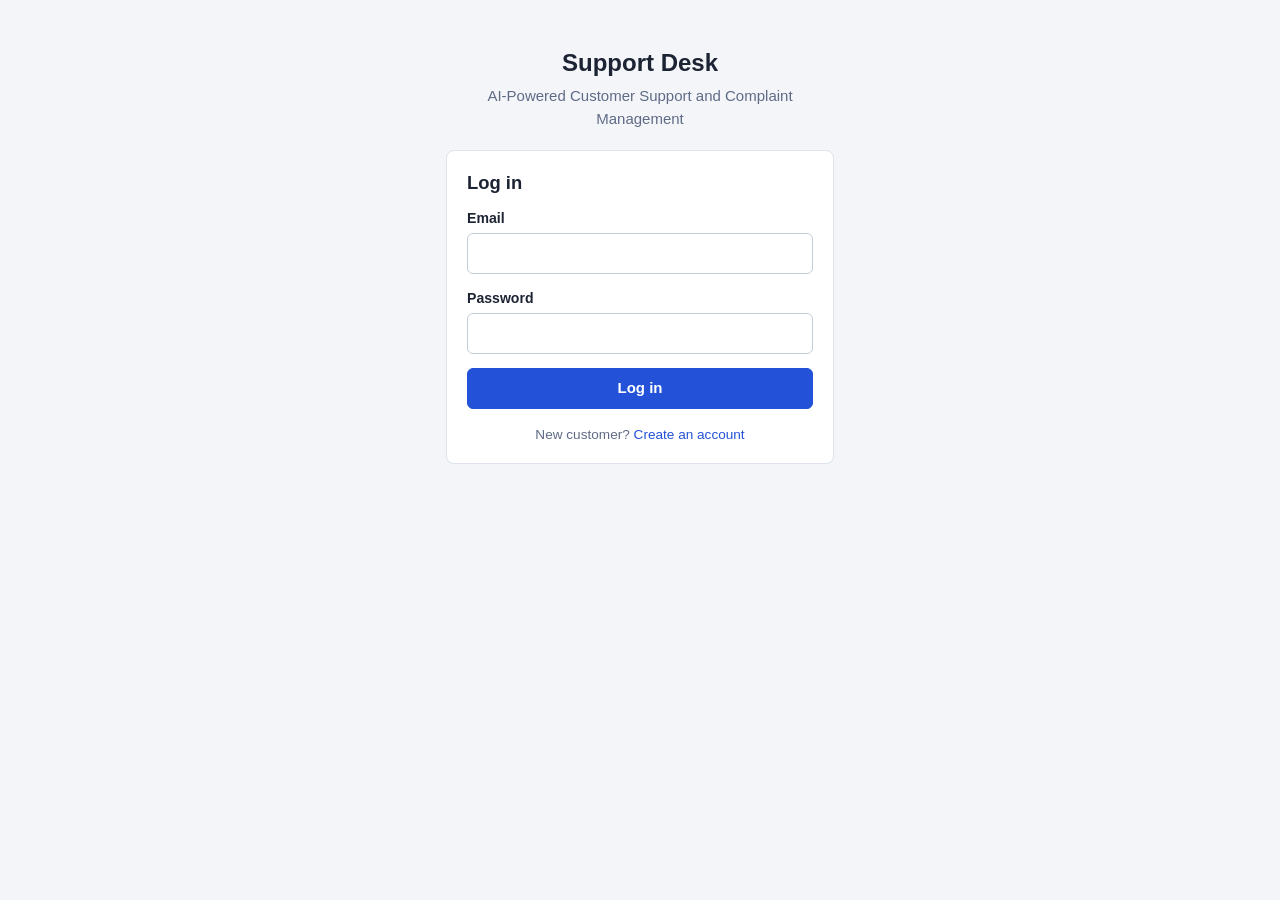
==== frontend/admin.html @ 9a2535c0 "feat: add web interface for customers, agents and admins Plain HTML/CSS/JavaScript served by FastAPI" ====
<!doctype html>
<html lang="en">
<head>
  <meta charset="utf-8">
  <meta name="viewport" content="width=device-width, initial-scale=1">
  <title>Admin dashboard – Support Desk</title>
  <link rel="icon" href="favicon.svg" type="image/svg+xml">
  <link rel="stylesheet" href="css/style.css">
</head>
<body>
  <header id="topbar" class="topbar"></header>
  <main class="container">
    <div id="notice" class="notice" hidden role="alert"></div>
    <h1>Admin dashboard</h1>

    <div class="tabs">
      <button class="tab active" data-tab="overview">Overview</button>
      <button class="tab" data-tab="tickets">Tickets</button>
      <button class="tab" data-tab="users">Users</button>
      <button class="tab" data-tab="agents">Agents</button>
      <button class="tab" data-tab="categories">Categories</button>
    </div>

    <section id="panel"></section>
  </main>

  <script src="js/common.js"></script>
  <script src="js/admin.js"></script>
</body>
</html>
---- frontend/css/style.css ----
:root {
  --bg: #f3f5f9;
  --surface: #ffffff;
  --border: #dde2ec;
  --text: #1c2333;
  --muted: #5f6b85;
  --primary: #2352d8;
  --primary-dark: #1a3fa8;
  --danger: #c0392b;
  --success: #1e7e4a;
  --radius: 8px;
}

* { box-sizing: border-box; }

body {
  margin: 0;
  background: var(--bg);
  color: var(--text);
  font: 15px/1.5 -apple-system, "Segoe UI", Roboto, Helvetica, Arial, sans-serif;
}

a { color: var(--primary); text-decoration: none; }
a:hover { text-decoration: underline; }
h1 { font-size: 1.5rem; margin: 0 0 1rem; }
h2 { font-size: 1.15rem; margin: 0 0 .75rem; }
h3 { font-size: 1rem; margin: 0 0 .75rem; }
.muted { color: var(--muted); }
.small { font-size: .85rem; }

/* ---------- layout ---------- */
.topbar { background: #16203a; color: #fff; }
.topbar-inner {
  max-width: 1180px; margin: 0 auto; padding: .7rem 1rem;
  display: flex; align-items: center; justify-content: space-between; gap: 1rem; flex-wrap: wrap;
}
.brand { color: #fff; font-weight: 700; font-size: 1.05rem; }
.brand:hover { text-decoration: none; }
.topbar-user { display: flex; align-items: center; gap: .6rem; }
.role-tag {
  background: rgba(255,255,255,.15); border-radius: 4px; padding: 1px 8px;
  font-size: .72rem; letter-spacing: .05em;
}

.container { max-width: 1180px; margin: 0 auto; padding: 1.25rem 1rem 3rem; }
.grid-2 { display: grid; grid-template-columns: 340px 1fr; gap: 1.25rem; align-items: start; }
.grid-halves { display: grid; grid-template-columns: 1fr 1fr; gap: 1.25rem; align-items: start; }
.ticket-layout { display: grid; grid-template-columns: 1fr 320px; gap: 1.25rem; align-items: start; }
/* Grid items are min-width:auto by default, so a wide table inside would stretch
   the whole page. min-width:0 lets the item shrink and the table scroll instead. */
.grid-2 > *, .grid-halves > *, .ticket-layout > * { min-width: 0; }
@media (max-width: 860px) {
  .grid-2, .grid-halves, .ticket-layout { grid-template-columns: 1fr; }
}

.card {
  background: var(--surface); border: 1px solid var(--border); border-radius: var(--radius);
  padding: 1.1rem 1.25rem; margin-bottom: 1.25rem;
}
.card > :last-child { margin-bottom: 0; }

/* ---------- auth pages ---------- */
.auth-wrap { max-width: 420px; margin: 5vh auto 0; padding: 0 1rem; }
.auth-wrap h1 { text-align: center; margin-bottom: .25rem; }
.auth-wrap .subtitle { text-align: center; margin: 0 0 1.25rem; color: var(--muted); }

/* ---------- forms ---------- */
label { display: block; font-weight: 600; font-size: .88rem; margin-bottom: .25rem; }
.field { margin-bottom: .9rem; }
input, select, textarea {
  width: 100%; padding: .5rem .65rem; font: inherit; color: inherit;
  background: #fff; border: 1px solid #c4cbdb; border-radius: 6px;
}
input:focus, select:focus, textarea:focus {
  outline: 2px solid rgba(35,82,216,.25); border-color: var(--primary);
}
textarea { min-height: 96px; resize: vertical; }
.inline-form { display: flex; gap: .5rem; }
.inline-form select, .inline-form input { flex: 1; min-width: 0; }
.filters { display: flex; gap: .75rem; flex-wrap: wrap; align-items: end; margin-bottom: 1rem; }
.filters .field { margin: 0; min-width: 150px; }
.check { display: flex; align-items: center; gap: .4rem; font-weight: 500; padding-bottom: .55rem; }
.check input { width: auto; }

/* ---------- buttons ---------- */
.btn {
  display: inline-block; padding: .5rem 1rem; font: inherit; font-weight: 600; cursor: pointer;
  border: 1px solid var(--primary); background: var(--primary); color: #fff; border-radius: 6px;
}
.btn:hover:not(:disabled) { background: var(--primary-dark); text-decoration: none; }
.btn:disabled { opacity: .55; cursor: not-allowed; }
.btn-block { width: 100%; }
.btn-small { padding: .25rem .65rem; font-size: .85rem; }
.btn-secondary { background: #fff; color: var(--primary); }
.btn-secondary:hover:not(:disabled) { background: #eef2ff; }
.btn-danger { background: #fff; color: var(--danger); border-color: var(--danger); }
.btn-danger:hover:not(:disabled) { background: #fdecea; }
.btn-ghost { background: transparent; border-color: rgba(255,255,255,.4); color: #fff; padding: .25rem .7rem; }
.btn-ghost:hover:not(:disabled) { background: rgba(255,255,255,.15); }

/* ---------- notices ---------- */
.notice { padding: .65rem .9rem; border-radius: 6px; margin-bottom: 1rem; border: 1px solid; }
.notice-error { background: #fdecea; border-color: #f2b8b1; color: #8a1f14; }
.notice-success { background: #e8f6ee; border-color: #a9dbc0; color: #14603a; }

/* ---------- tables ---------- */
.table-wrap { overflow-x: auto; }
table { width: 100%; border-collapse: collapse; }
th, td { text-align: left; padding: .55rem .6rem; border-bottom: 1px solid var(--border); vertical-align: middle; }
th { font-size: .78rem; text-transform: uppercase; letter-spacing: .04em; color: var(--muted); white-space: nowrap; }
tbody tr:hover { background: #f8f9fd; }
.empty { color: var(--muted); padding: 1rem 0; margin: 0; }

/* ---------- badges ---------- */
.badge {
  display: inline-block; padding: 1px 9px; border-radius: 999px;
  font-size: .74rem; font-weight: 700; letter-spacing: .02em; white-space: nowrap;
}
.status-OPEN { background: #e3edff; color: #1a45b8; }
.status-IN_PROGRESS { background: #fff1d6; color: #8a5a00; }
.status-WAITING_FOR_CUSTOMER { background: #f1e6fb; color: #6b2fa3; }
.status-ESCALATED { background: #fde2e0; color: #a5261a; }
.status-RESOLVED { background: #dff3e7; color: #17663f; }
.status-CLOSED { background: #e6e8ee; color: #4b5468; }
.priority-LOW { background: #e6e8ee; color: #4b5468; }
.priority-MEDIUM { background: #e3edff; color: #1a45b8; }
.priority-HIGH { background: #ffe8cc; color: #9a4d00; }
.priority-URGENT { background: #fde2e0; color: #a5261a; }
.state-active { background: #dff3e7; color: #17663f; }
.state-disabled { background: #e6e8ee; color: #4b5468; }

/* ---------- tabs ---------- */
.tabs { display: flex; gap: .25rem; border-bottom: 2px solid var(--border); margin-bottom: 1.25rem; flex-wrap: wrap; }
.tab {
  background: none; border: 0; border-bottom: 3px solid transparent; margin-bottom: -2px;
  padding: .6rem 1rem; font: inherit; font-weight: 600; color: var(--muted); cursor: pointer;
}
.tab:hover { color: var(--text); }
.tab.active { color: var(--primary); border-bottom-color: var(--primary); }

/* ---------- ticket page ---------- */
.ticket-title { display: flex; align-items: center; gap: .6rem; flex-wrap: wrap; margin-bottom: .5rem; }
.ticket-title h1 { margin: 0; }
.meta { display: grid; grid-template-columns: max-content 1fr; gap: .2rem 1rem; margin: 1rem 0; }
.meta dt { color: var(--muted); }
.meta dd { margin: 0; }
.pre { white-space: pre-wrap; word-break: break-word; }

.messages { max-height: 460px; overflow-y: auto; display: flex; flex-direction: column; gap: .75rem; margin-bottom: 1rem; }
.msg { max-width: 82%; padding: .6rem .8rem; border-radius: 10px; border: 1px solid var(--border); background: #f7f8fc; }
.msg-staff { align-self: flex-end; background: #e9f0ff; border-color: #c7d6fb; }
.msg-head { font-size: .78rem; color: var(--muted); margin-bottom: .2rem; }
.msg-head strong { color: var(--text); }

/* In the narrow side panel, stack the control above its button so long
   status names such as WAITING FOR CUSTOMER are not cut off. */
.side-section .inline-form { flex-direction: column; }
.side-section { padding-bottom: 1rem; margin-bottom: 1rem; border-bottom: 1px solid var(--border); }
.side-section:last-child { border-bottom: 0; margin-bottom: 0; padding-bottom: 0; }

/* ---------- statistics ---------- */
.stat-cards { display: grid; grid-template-columns: repeat(auto-fit, minmax(170px, 1fr)); gap: 1rem; margin-bottom: 1.25rem; }
.stat-card { background: var(--surface); border: 1px solid var(--border); border-radius: var(--radius); padding: 1rem 1.25rem; }
.stat-card .num { font-size: 1.9rem; font-weight: 700; line-height: 1.1; }
.bar-row { display: grid; grid-template-columns: minmax(0, 170px) 1fr 2rem; gap: .6rem; align-items: center; margin-bottom: .45rem; }
.bar-label { overflow: hidden; text-overflow: ellipsis; white-space: nowrap; }
.bar { background: #edf0f7; border-radius: 4px; height: 12px; overflow: hidden; }
.bar > span { display: block; height: 100%; background: var(--primary); }
.bar-count { text-align: right; font-weight: 600; }
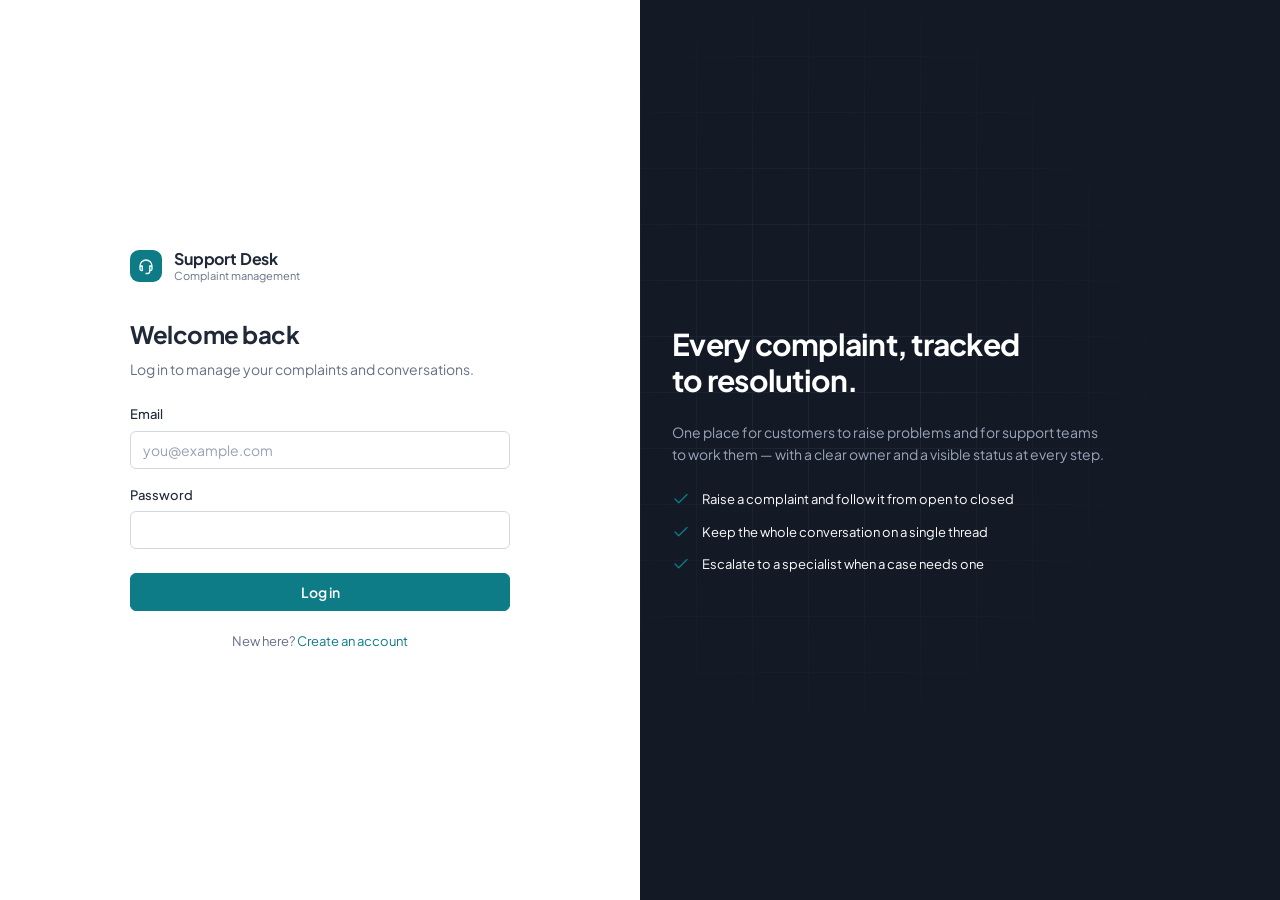
==== commit a1fe3b1b: "feat: redesign the frontend as a professional SaaS interface Replaces the top-bar layout with an app" ====
--- a/frontend/admin.html
+++ b/frontend/admin.html
@@ -3,27 +3,13 @@
 <head>
   <meta charset="utf-8">
   <meta name="viewport" content="width=device-width, initial-scale=1">
-  <title>Admin dashboard – Support Desk</title>
+  <title>Support Desk · Admin</title>
   <link rel="icon" href="favicon.svg" type="image/svg+xml">
-  <link rel="stylesheet" href="css/style.css">
+  <link rel="stylesheet" href="css/tokens.css">
+  <link rel="stylesheet" href="css/app.css">
 </head>
 <body>
-  <header id="topbar" class="topbar"></header>
-  <main class="container">
-    <div id="notice" class="notice" hidden role="alert"></div>
-    <h1>Admin dashboard</h1>
-
-    <div class="tabs">
-      <button class="tab active" data-tab="overview">Overview</button>
-      <button class="tab" data-tab="tickets">Tickets</button>
-      <button class="tab" data-tab="users">Users</button>
-      <button class="tab" data-tab="agents">Agents</button>
-      <button class="tab" data-tab="categories">Categories</button>
-    </div>
-
-    <section id="panel"></section>
-  </main>
-
+  <script src="js/ui.js"></script>
   <script src="js/common.js"></script>
   <script src="js/admin.js"></script>
 </body>
--- a/frontend/css/tokens.css
+++ b/frontend/css/tokens.css
@@ -0,0 +1,127 @@
+/* ============================================================
+   DESIGN TOKENS
+   The single source of truth for the visual language.
+   Nothing in app.css should use a raw hex, pixel or duration
+   value that could live here instead.
+   ============================================================ */
+
+/* ---------- typeface (self-hosted so the app works offline) ---------- */
+
+@font-face {
+  font-family: "Plus Jakarta Sans";
+  font-style: normal;
+  font-weight: 200 800;            /* one variable file covers every weight */
+  font-display: swap;
+  src: url("../fonts/plus-jakarta-sans-latin.woff2") format("woff2");
+  unicode-range: U+0000-00FF, U+0131, U+0152-0153, U+02BB-02BC, U+02C6, U+02DA,
+    U+02DC, U+0304, U+0308, U+0329, U+2000-206F, U+20AC, U+2122, U+2191, U+2193,
+    U+2212, U+2215, U+FEFF, U+FFFD;
+}
+
+@font-face {
+  font-family: "Plus Jakarta Sans";
+  font-style: normal;
+  font-weight: 200 800;
+  font-display: swap;
+  src: url("../fonts/plus-jakarta-sans-latin-ext.woff2") format("woff2");
+  unicode-range: U+0100-02BA, U+02BD-02C5, U+02C7-02CC, U+02CE-02D7, U+02DD-02FF,
+    U+0304, U+0308, U+0329, U+1D00-1DBF, U+1E00-1E9F, U+1EF2-1EFF, U+2020,
+    U+20A0-20AB, U+20AD-20C0, U+2113, U+2C60-2C7F, U+A720-A7FF;
+}
+
+:root {
+  /* ---------- colour: chrome ----------
+     The brand is a deep ink, not a hue. That leaves the whole colour
+     range free to carry meaning (status and priority) instead of identity. */
+  --ink: #131a26;
+  --ink-soft: #1e2938;
+  --ink-line: #2b3646;
+  --canvas: #f5f6f8;
+  --surface: #ffffff;
+  --surface-sunken: #fafbfc;
+  --line: #e4e7ec;
+  --line-strong: #d3d8e0;
+  --text: #1f2937;
+  --text-muted: #667085;
+  --text-inverse: #ffffff;
+  --text-inverse-muted: #9aa6b8;
+
+  /* ---------- colour: action ----------
+     Used only for primary actions, active navigation and focus rings.
+     No status uses teal, so an action can never be mistaken for a state. */
+  --accent: #0e7c86;
+  --accent-hover: #0a616a;
+  --accent-soft: #e6f4f5;
+  --accent-ring: rgba(14, 124, 134, 0.28);
+
+  /* ---------- colour: semantic ----------
+     Badges are pale tints; buttons are solid fills. That difference,
+     not hue, is what keeps ten meanings legible side by side. */
+  --blue-bg: #e7efff;      --blue-fg: #1a45b8;    --blue-solid: #2f5fd0;
+  --amber-bg: #fdf0d5;     --amber-fg: #8a5a00;   --amber-solid: #c98a15;
+  --violet-bg: #f0e9fc;    --violet-fg: #6b2fa3;  --violet-solid: #8a52c4;
+  --red-bg: #fde5e2;       --red-fg: #a5261a;     --red-solid: #cf3a2a;
+  --green-bg: #e0f3e8;     --green-fg: #17663f;   --green-solid: #23875a;
+  --slate-bg: #eceef2;     --slate-fg: #4b5468;   --slate-solid: #6b7488;
+
+  /* ---------- typography ---------- */
+  --font: "Plus Jakarta Sans", ui-sans-serif, system-ui, -apple-system,
+    "Segoe UI", Roboto, Helvetica, Arial, sans-serif;
+
+  --fs-stat: 30px;     --lh-stat: 1.1;
+  --fs-title: 24px;    --lh-title: 1.25;
+  --fs-section: 16px;  --lh-section: 1.35;
+  --fs-body: 14px;     --lh-body: 1.55;
+  --fs-label: 13px;    --lh-label: 1.4;
+  --fs-meta: 12px;     --lh-meta: 1.4;
+
+  --fw-regular: 400;
+  --fw-medium: 500;
+  --fw-semibold: 600;
+  --fw-bold: 700;
+
+  /* ---------- spacing (4px base) ---------- */
+  --s1: 4px;
+  --s2: 8px;
+  --s3: 12px;
+  --s4: 16px;
+  --s5: 20px;
+  --s6: 24px;
+  --s8: 32px;
+  --s12: 48px;
+
+  /* ---------- radius ---------- */
+  --r-sm: 6px;      /* inputs, small buttons */
+  --r-md: 10px;     /* cards, panels */
+  --r-lg: 14px;     /* drawers, dialogs */
+  --r-full: 999px;  /* badges, avatars */
+
+  /* ---------- elevation ----------
+     Three levels, each with a meaning. Flat content gets a border only. */
+  --shadow-raised: 0 1px 3px rgba(16, 24, 40, 0.08);
+  --shadow-floating: 0 8px 24px rgba(16, 24, 40, 0.12);
+  --shadow-dialog: 0 16px 48px rgba(16, 24, 40, 0.18);
+
+  /* ---------- motion ---------- */
+  --t-fast: 120ms;
+  --t-base: 160ms;
+  --t-slow: 200ms;
+  --ease: cubic-bezier(0.4, 0, 0.2, 1);
+
+  /* ---------- layout ---------- */
+  --sidebar-w: 240px;
+  --header-h: 68px;
+  --content-max: 1280px;
+  --z-drawer: 60;
+  --z-dialog: 70;
+  --z-toast: 80;
+}
+
+/* Honour the operating-system setting: no movement for people who ask for none. */
+@media (prefers-reduced-motion: reduce) {
+  :root {
+    --t-fast: 0ms;
+    --t-base: 0ms;
+    --t-slow: 0ms;
+  }
+}
--- a/frontend/css/app.css
+++ b/frontend/css/app.css
@@ -0,0 +1,1018 @@
+/* ============================================================
+   Support Desk — application styles
+   Every value here comes from tokens.css.
+   Order: base -> shell -> components -> views -> responsive
+   ============================================================ */
+
+/* ---------------------------------------------------------- base */
+
+*,
+*::before,
+*::after { box-sizing: border-box; }
+
+html { -webkit-text-size-adjust: 100%; }
+
+body {
+  margin: 0;
+  background: var(--canvas);
+  color: var(--text);
+  font-family: var(--font);
+  font-size: var(--fs-body);
+  line-height: var(--lh-body);
+  font-weight: var(--fw-regular);
+  -webkit-font-smoothing: antialiased;
+  text-rendering: optimizeLegibility;
+}
+
+h1, h2, h3, p, dl, dd, figure { margin: 0; }
+ul, ol { margin: 0; padding: 0; list-style: none; }
+
+a {
+  color: var(--accent);
+  text-decoration: none;
+  transition: color var(--t-fast) var(--ease);
+}
+a:hover { color: var(--accent-hover); }
+
+/* One focus treatment for the whole product. */
+:focus-visible {
+  outline: 2px solid var(--accent);
+  outline-offset: 2px;
+  border-radius: var(--r-sm);
+}
+.on-ink :focus-visible { outline-color: #7fd4dc; }
+
+/* Numbers that sit in columns line up. */
+.tnum { font-variant-numeric: tabular-nums; }
+
+/* ---------------------------------------------------------- typography */
+
+.page-title {
+  font-size: var(--fs-title);
+  line-height: var(--lh-title);
+  font-weight: var(--fw-bold);
+  letter-spacing: -0.02em;
+}
+.section-title {
+  font-size: var(--fs-section);
+  line-height: var(--lh-section);
+  font-weight: var(--fw-semibold);
+  letter-spacing: -0.01em;
+}
+.label { font-size: var(--fs-label); font-weight: var(--fw-medium); }
+.meta { font-size: var(--fs-meta); line-height: var(--lh-meta); color: var(--text-muted); }
+.muted { color: var(--text-muted); }
+.strong { font-weight: var(--fw-semibold); }
+.truncate { overflow: hidden; text-overflow: ellipsis; white-space: nowrap; }
+
+/* ---------------------------------------------------------- app shell */
+
+.app {
+  display: grid;
+  grid-template-columns: var(--sidebar-w) minmax(0, 1fr);
+  min-height: 100vh;
+}
+
+/* --- sidebar --- */
+
+.sidebar {
+  position: sticky;
+  top: 0;
+  height: 100vh;
+  display: flex;
+  flex-direction: column;
+  background: var(--ink);
+  color: var(--text-inverse);
+  border-right: 1px solid var(--ink-line);
+}
+
+.sidebar-brand {
+  display: flex;
+  align-items: center;
+  gap: var(--s3);
+  padding: var(--s5) var(--s5) var(--s4);
+  color: var(--text-inverse);
+}
+.sidebar-brand:hover { color: var(--text-inverse); }
+.brand-mark {
+  width: 32px;
+  height: 32px;
+  flex: none;
+  border-radius: 9px;
+  background: var(--accent);
+  display: grid;
+  place-items: center;
+  color: #fff;
+}
+.brand-mark svg { width: 18px; height: 18px; }
+/* These pairs are always a name above a subtitle, so they must be block-level. */
+.brand-name {
+  display: block;
+  font-size: 15px;
+  font-weight: var(--fw-bold);
+  letter-spacing: -0.01em;
+  line-height: 1.25;
+}
+.brand-sub { display: block; font-size: 11px; color: var(--text-inverse-muted); line-height: 1.3; }
+
+.sidebar-nav {
+  flex: 1;
+  overflow-y: auto;
+  padding: var(--s2) var(--s3);
+  display: flex;
+  flex-direction: column;
+  gap: 2px;
+}
+
+.nav-item {
+  display: flex;
+  align-items: center;
+  gap: var(--s3);
+  padding: 9px var(--s3);
+  border-radius: var(--r-sm);
+  color: var(--text-inverse-muted);
+  font-size: var(--fs-body);
+  font-weight: var(--fw-medium);
+  transition: background var(--t-fast) var(--ease), color var(--t-fast) var(--ease);
+}
+.nav-item:hover { background: var(--ink-soft); color: var(--text-inverse); }
+.nav-item svg { width: 18px; height: 18px; flex: none; opacity: 0.85; }
+.nav-item[aria-current="page"] {
+  background: var(--ink-soft);
+  color: var(--text-inverse);
+  box-shadow: inset 2px 0 0 var(--accent);
+}
+.nav-item[aria-current="page"] svg { opacity: 1; color: #5fc4ce; }
+.nav-count {
+  margin-left: auto;
+  font-size: var(--fs-meta);
+  font-variant-numeric: tabular-nums;
+  color: var(--text-inverse-muted);
+  background: rgba(255, 255, 255, 0.08);
+  border-radius: var(--r-full);
+  padding: 1px 7px;
+}
+
+.sidebar-user {
+  display: flex;
+  align-items: center;
+  gap: var(--s3);
+  padding: var(--s4);
+  border-top: 1px solid var(--ink-line);
+}
+.sidebar-user .avatar { background: var(--ink-soft); color: var(--text-inverse); }
+.sidebar-user-text { min-width: 0; flex: 1; }
+.sidebar-user-name {
+  display: block;
+  font-size: var(--fs-label);
+  font-weight: var(--fw-semibold);
+  color: var(--text-inverse);
+  line-height: 1.3;
+}
+.sidebar-user-role { display: block; font-size: 11px; color: var(--text-inverse-muted); line-height: 1.3; }
+
+.icon-btn {
+  flex: none;
+  width: 32px;
+  height: 32px;
+  display: grid;
+  place-items: center;
+  background: transparent;
+  border: 0;
+  border-radius: var(--r-sm);
+  color: var(--text-inverse-muted);
+  cursor: pointer;
+  transition: background var(--t-fast) var(--ease), color var(--t-fast) var(--ease);
+}
+.icon-btn:hover { background: var(--ink-soft); color: var(--text-inverse); }
+.icon-btn svg { width: 18px; height: 18px; }
+
+/* --- workspace --- */
+
+.workspace { display: flex; flex-direction: column; min-width: 0; }
+
+.page-header {
+  position: sticky;
+  top: 0;
+  z-index: 20;
+  min-height: var(--header-h);
+  display: flex;
+  align-items: center;
+  gap: var(--s4);
+  padding: var(--s4) var(--s8);
+  background: rgba(245, 246, 248, 0.88);
+  backdrop-filter: blur(8px);
+  border-bottom: 1px solid var(--line);
+}
+.page-header-text { min-width: 0; flex: 1; }
+.page-header-actions { display: flex; align-items: center; gap: var(--s2); flex: none; }
+
+.page-body {
+  flex: 1;
+  width: 100%;
+  max-width: var(--content-max);
+  padding: var(--s6) var(--s8) var(--s12);
+}
+
+.menu-toggle { display: none; }
+
+/* --- mobile drawer --- */
+
+.scrim {
+  position: fixed;
+  inset: 0;
+  z-index: var(--z-drawer);
+  background: rgba(19, 26, 38, 0.5);
+  opacity: 0;
+  pointer-events: none;
+  transition: opacity var(--t-base) var(--ease);
+}
+body.drawer-open .scrim { opacity: 1; pointer-events: auto; }
+
+/* ---------------------------------------------------------- buttons */
+
+.btn {
+  --btn-bg: var(--accent);
+  --btn-fg: #fff;
+  --btn-border: var(--accent);
+  position: relative;
+  display: inline-flex;
+  align-items: center;
+  justify-content: center;
+  gap: var(--s2);
+  height: 38px;
+  padding: 0 var(--s4);
+  border: 1px solid var(--btn-border);
+  border-radius: var(--r-sm);
+  background: var(--btn-bg);
+  color: var(--btn-fg);
+  font-family: inherit;
+  font-size: var(--fs-body);
+  font-weight: var(--fw-semibold);
+  line-height: 1;
+  cursor: pointer;
+  white-space: nowrap;
+  transition: background var(--t-fast) var(--ease), border-color var(--t-fast) var(--ease),
+    color var(--t-fast) var(--ease), transform var(--t-fast) var(--ease);
+}
+.btn:hover:not(:disabled) { --btn-bg: var(--accent-hover); --btn-border: var(--accent-hover); color: #fff; }
+.btn:active:not(:disabled) { transform: translateY(1px); }
+.btn:disabled { opacity: 0.55; cursor: not-allowed; }
+.btn svg { width: 16px; height: 16px; flex: none; }
+
+.btn-secondary {
+  --btn-bg: var(--surface);
+  --btn-fg: var(--text);
+  --btn-border: var(--line-strong);
+}
+.btn-secondary:hover:not(:disabled) {
+  --btn-bg: var(--surface-sunken);
+  --btn-border: var(--text-muted);
+  color: var(--text);
+}
+
+.btn-ghost { --btn-bg: transparent; --btn-fg: var(--text-muted); --btn-border: transparent; }
+.btn-ghost:hover:not(:disabled) { --btn-bg: var(--canvas); --btn-fg: var(--text); color: var(--text); }
+
+.btn-danger { --btn-bg: var(--surface); --btn-fg: var(--red-fg); --btn-border: #f0c0b9; }
+.btn-danger:hover:not(:disabled) { --btn-bg: var(--red-bg); --btn-border: var(--red-fg); color: var(--red-fg); }
+
+.btn-sm { height: 30px; padding: 0 var(--s3); font-size: var(--fs-label); }
+.btn-block { width: 100%; }
+
+/* Button loading: the label stays for width, a spinner replaces it visually. */
+.btn.is-loading { color: transparent !important; pointer-events: none; }
+.btn.is-loading::after {
+  content: "";
+  position: absolute;
+  width: 15px;
+  height: 15px;
+  border: 2px solid currentColor;
+  border-radius: 50%;
+  border-top-color: transparent;
+  color: #fff;
+  animation: spin 600ms linear infinite;
+}
+.btn-secondary.is-loading::after,
+.btn-danger.is-loading::after,
+.btn-ghost.is-loading::after { color: var(--text-muted); }
+
+@keyframes spin { to { transform: rotate(360deg); } }
+@media (prefers-reduced-motion: reduce) {
+  .btn.is-loading::after { animation-duration: 1800ms; }
+}
+
+/* ---------------------------------------------------------- surfaces */
+
+.card {
+  background: var(--surface);
+  border: 1px solid var(--line);
+  border-radius: var(--r-md);
+}
+.card-pad { padding: var(--s5) var(--s6); }
+.card-raised { box-shadow: var(--shadow-raised); }
+
+.card-head {
+  display: flex;
+  align-items: center;
+  gap: var(--s3);
+  padding: var(--s4) var(--s6);
+  border-bottom: 1px solid var(--line);
+}
+.card-head .section-title { flex: 1; min-width: 0; }
+
+.stack { display: flex; flex-direction: column; gap: var(--s5); }
+.row { display: flex; align-items: center; gap: var(--s3); flex-wrap: wrap; }
+.row-end { margin-left: auto; }
+
+/* ---------------------------------------------------------- forms */
+
+.field { display: flex; flex-direction: column; gap: 6px; }
+.field + .field { margin-top: var(--s4); }
+.field > label { font-size: var(--fs-label); font-weight: var(--fw-medium); color: var(--text); }
+.field-hint { font-size: var(--fs-meta); color: var(--text-muted); }
+.field-error { font-size: var(--fs-meta); color: var(--red-fg); font-weight: var(--fw-medium); }
+
+.input, input[type="text"], input[type="email"], input[type="password"], select, textarea {
+  width: 100%;
+  min-height: 38px;
+  padding: 8px var(--s3);
+  font-family: inherit;
+  font-size: var(--fs-body);
+  color: var(--text);
+  background: var(--surface);
+  border: 1px solid var(--line-strong);
+  border-radius: var(--r-sm);
+  transition: border-color var(--t-fast) var(--ease), box-shadow var(--t-fast) var(--ease);
+}
+input:hover:not(:disabled), select:hover:not(:disabled), textarea:hover:not(:disabled) {
+  border-color: var(--text-muted);
+}
+input:focus, select:focus, textarea:focus {
+  outline: none;
+  border-color: var(--accent);
+  box-shadow: 0 0 0 3px var(--accent-ring);
+}
+input:disabled, select:disabled, textarea:disabled {
+  background: var(--surface-sunken);
+  color: var(--text-muted);
+  cursor: not-allowed;
+}
+input::placeholder, textarea::placeholder { color: #98a2b3; }
+textarea { min-height: 104px; resize: vertical; line-height: var(--lh-body); }
+
+.field.has-error input, .field.has-error textarea, .field.has-error select { border-color: var(--red-fg); }
+.field.has-error input:focus { box-shadow: 0 0 0 3px rgba(165, 38, 26, 0.18); }
+
+select {
+  appearance: none;
+  padding-right: var(--s8);
+  background-image: url("data:image/svg+xml;charset=utf-8,%3Csvg xmlns='http://www.w3.org/2000/svg' viewBox='0 0 16 16' fill='none' stroke='%23667085' stroke-width='1.6' stroke-linecap='round'%3E%3Cpath d='M4 6.5L8 10.5L12 6.5'/%3E%3C/svg%3E");
+  background-repeat: no-repeat;
+  background-position: right var(--s3) center;
+  background-size: 16px;
+}
+
+.checkbox { display: inline-flex; align-items: center; gap: var(--s2); font-size: var(--fs-body); cursor: pointer; }
+.checkbox input { width: 16px; height: 16px; min-height: 0; accent-color: var(--accent); cursor: pointer; }
+
+.toolbar {
+  display: flex;
+  align-items: flex-end;
+  gap: var(--s3);
+  flex-wrap: wrap;
+  padding: var(--s4) var(--s6);
+  border-bottom: 1px solid var(--line);
+}
+.toolbar .field { min-width: 160px; }
+.toolbar .field + .field { margin-top: 0; }
+
+/* ---------------------------------------------------------- badges & avatars */
+
+.badge {
+  display: inline-flex;
+  align-items: center;
+  gap: 5px;
+  padding: 3px 9px;
+  border-radius: var(--r-full);
+  font-size: var(--fs-meta);
+  font-weight: var(--fw-semibold);
+  line-height: 1.35;
+  white-space: nowrap;
+}
+.badge::before {
+  content: "";
+  width: 6px;
+  height: 6px;
+  border-radius: 50%;
+  background: currentColor;
+  flex: none;
+}
+.badge-plain::before { display: none; }
+
+.status-OPEN { background: var(--blue-bg); color: var(--blue-fg); }
+.status-IN_PROGRESS { background: var(--amber-bg); color: var(--amber-fg); }
+.status-WAITING_FOR_CUSTOMER { background: var(--violet-bg); color: var(--violet-fg); }
+.status-ESCALATED { background: var(--red-bg); color: var(--red-fg); }
+.status-RESOLVED { background: var(--green-bg); color: var(--green-fg); }
+.status-CLOSED { background: var(--slate-bg); color: var(--slate-fg); }
+
+.priority-LOW { background: var(--slate-bg); color: var(--slate-fg); }
+.priority-MEDIUM { background: var(--blue-bg); color: var(--blue-fg); }
+.priority-HIGH { background: var(--amber-bg); color: var(--amber-fg); }
+.priority-URGENT { background: var(--red-bg); color: var(--red-fg); }
+
+.state-active { background: var(--green-bg); color: var(--green-fg); }
+.state-disabled { background: var(--slate-bg); color: var(--slate-fg); }
+
+.role-CUSTOMER { background: var(--slate-bg); color: var(--slate-fg); }
+.role-AGENT { background: var(--blue-bg); color: var(--blue-fg); }
+.role-ADMIN { background: var(--violet-bg); color: var(--violet-fg); }
+
+.avatar {
+  width: 32px;
+  height: 32px;
+  flex: none;
+  border-radius: var(--r-full);
+  display: grid;
+  place-items: center;
+  background: var(--accent-soft);
+  color: var(--accent-hover);
+  font-size: var(--fs-meta);
+  font-weight: var(--fw-bold);
+  letter-spacing: 0.01em;
+}
+.avatar-sm { width: 26px; height: 26px; font-size: 11px; }
+.avatar-lg { width: 40px; height: 40px; font-size: var(--fs-label); }
+.identity { display: flex; align-items: center; gap: var(--s3); min-width: 0; }
+.identity-text { min-width: 0; }
+.identity-text > span { display: block; line-height: 1.35; }
+
+/* ---------------------------------------------------------- tables */
+
+.table-wrap { overflow-x: auto; }
+
+table { width: 100%; border-collapse: collapse; }
+
+thead th {
+  padding: var(--s3) var(--s4);
+  text-align: left;
+  font-size: var(--fs-label);
+  font-weight: var(--fw-medium);
+  color: var(--text-muted);
+  white-space: nowrap;
+  background: var(--surface-sunken);
+  border-bottom: 1px solid var(--line);
+}
+tbody td {
+  padding: var(--s3) var(--s4);
+  border-bottom: 1px solid var(--line);
+  vertical-align: middle;
+}
+tbody tr:last-child td { border-bottom: 0; }
+tbody tr { transition: background var(--t-fast) var(--ease); }
+tbody tr:hover { background: var(--surface-sunken); }
+
+.col-num { font-variant-numeric: tabular-nums; color: var(--text-muted); white-space: nowrap; }
+.col-actions { text-align: right; white-space: nowrap; }
+.cell-subject { min-width: 220px; }
+.cell-subject > a { display: block; color: var(--text); font-weight: var(--fw-semibold); line-height: 1.4; }
+.cell-subject > a:hover { color: var(--accent); }
+.cell-subject > .meta { display: block; margin-top: 2px; }
+
+/* The status rail: read the queue's health before reading a word. */
+.ticket-row td:first-child {
+  border-left: 3px solid var(--slate-solid);
+  padding-left: calc(var(--s4) - 3px);
+}
+.ticket-row.rail-OPEN td:first-child { border-left-color: var(--blue-solid); }
+.ticket-row.rail-IN_PROGRESS td:first-child { border-left-color: var(--amber-solid); }
+.ticket-row.rail-WAITING_FOR_CUSTOMER td:first-child { border-left-color: var(--violet-solid); }
+.ticket-row.rail-ESCALATED td:first-child { border-left-color: var(--red-solid); }
+.ticket-row.rail-RESOLVED td:first-child { border-left-color: var(--green-solid); }
+.ticket-row.rail-CLOSED td:first-child { border-left-color: var(--slate-solid); }
+
+/* Row actions stay quiet until the row is touched. */
+.row-action { opacity: 0; transition: opacity var(--t-fast) var(--ease); }
+tbody tr:hover .row-action,
+.row-action:focus-within { opacity: 1; }
+@media (hover: none) { .row-action { opacity: 1; } }
+
+/* ---------------------------------------------------------- segmented control */
+
+.segmented {
+  display: inline-flex;
+  padding: 3px;
+  gap: 2px;
+  background: var(--canvas);
+  border: 1px solid var(--line);
+  border-radius: var(--r-sm);
+}
+.segmented button {
+  display: inline-flex;
+  align-items: center;
+  gap: var(--s2);
+  height: 30px;
+  padding: 0 var(--s3);
+  border: 0;
+  border-radius: 4px;
+  background: transparent;
+  font-family: inherit;
+  font-size: var(--fs-label);
+  font-weight: var(--fw-medium);
+  color: var(--text-muted);
+  cursor: pointer;
+  transition: background var(--t-fast) var(--ease), color var(--t-fast) var(--ease);
+}
+.segmented button:hover { color: var(--text); }
+.segmented button[aria-selected="true"] {
+  background: var(--surface);
+  color: var(--text);
+  font-weight: var(--fw-semibold);
+  box-shadow: var(--shadow-raised);
+}
+.segmented .count {
+  font-variant-numeric: tabular-nums;
+  font-size: 11px;
+  padding: 1px 6px;
+  border-radius: var(--r-full);
+  background: var(--line);
+  color: var(--text-muted);
+}
+.segmented button[aria-selected="true"] .count { background: var(--accent-soft); color: var(--accent-hover); }
+
+/* ---------------------------------------------------------- statistics */
+
+.stat-grid {
+  display: grid;
+  grid-template-columns: repeat(auto-fit, minmax(190px, 1fr));
+  gap: var(--s4);
+}
+.stat {
+  background: var(--surface);
+  border: 1px solid var(--line);
+  border-radius: var(--r-md);
+  padding: var(--s4) var(--s5);
+}
+.stat-label { font-size: var(--fs-label); color: var(--text-muted); font-weight: var(--fw-medium); }
+.stat-value {
+  font-size: var(--fs-stat);
+  line-height: var(--lh-stat);
+  font-weight: var(--fw-bold);
+  letter-spacing: -0.02em;
+  font-variant-numeric: tabular-nums;
+  margin-top: 6px;
+}
+.stat-accent { color: var(--accent); }
+
+/* Distribution bars share the status palette, so chart and badge speak one language. */
+.dist { display: flex; flex-direction: column; gap: var(--s3); }
+.dist-row { display: grid; grid-template-columns: minmax(0, 140px) 1fr 40px; gap: var(--s3); align-items: center; }
+.dist-label { font-size: var(--fs-label); color: var(--text); }
+.dist-track { height: 8px; background: var(--canvas); border-radius: var(--r-full); overflow: hidden; }
+.dist-fill {
+  display: block;
+  height: 100%;
+  border-radius: var(--r-full);
+  background: var(--slate-solid);
+  transition: width var(--t-slow) var(--ease);
+}
+.dist-count {
+  text-align: right;
+  font-size: var(--fs-label);
+  font-weight: var(--fw-semibold);
+  font-variant-numeric: tabular-nums;
+}
+.fill-OPEN { background: var(--blue-solid); }
+.fill-IN_PROGRESS { background: var(--amber-solid); }
+.fill-WAITING_FOR_CUSTOMER { background: var(--violet-solid); }
+.fill-ESCALATED { background: var(--red-solid); }
+.fill-RESOLVED { background: var(--green-solid); }
+.fill-CLOSED { background: var(--slate-solid); }
+.fill-LOW { background: var(--slate-solid); }
+.fill-MEDIUM { background: var(--blue-solid); }
+.fill-HIGH { background: var(--amber-solid); }
+.fill-URGENT { background: var(--red-solid); }
+
+/* ---------------------------------------------------------- ticket detail */
+
+.ticket-grid {
+  display: grid;
+  grid-template-columns: minmax(0, 1fr) 320px;
+  gap: var(--s5);
+  align-items: start;
+}
+
+.ticket-head { padding: var(--s6); }
+.ticket-head-top { display: flex; align-items: flex-start; gap: var(--s3); flex-wrap: wrap; }
+.ticket-id {
+  font-size: var(--fs-label);
+  font-weight: var(--fw-semibold);
+  color: var(--text-muted);
+  font-variant-numeric: tabular-nums;
+}
+.ticket-subject {
+  font-size: 20px;
+  line-height: 1.3;
+  font-weight: var(--fw-bold);
+  letter-spacing: -0.01em;
+  margin-top: 2px;
+  overflow-wrap: anywhere;
+}
+
+/* --- lifecycle pipeline --- */
+
+.pipeline { display: flex; align-items: flex-start; margin: var(--s5) 0 0; }
+.pipe-step { display: flex; align-items: flex-start; flex: 1; min-width: 0; }
+.pipe-step:last-child { flex: none; }
+.pipe-node { display: flex; flex-direction: column; align-items: center; gap: 6px; width: 76px; flex: none; }
+.pipe-dot {
+  width: 22px;
+  height: 22px;
+  border-radius: 50%;
+  border: 2px solid var(--line-strong);
+  background: var(--surface);
+  display: grid;
+  place-items: center;
+  color: transparent;
+  transition: all var(--t-base) var(--ease);
+}
+.pipe-dot svg { width: 12px; height: 12px; }
+.pipe-label {
+  font-size: 11px;
+  font-weight: var(--fw-medium);
+  color: var(--text-muted);
+  text-align: center;
+  line-height: 1.25;
+}
+.pipe-line {
+  flex: 1;
+  height: 2px;
+  margin-top: 10px;
+  background: var(--line-strong);
+  border-radius: var(--r-full);
+  min-width: 12px;
+}
+
+.pipe-step.is-done .pipe-dot { background: var(--green-solid); border-color: var(--green-solid); color: #fff; }
+.pipe-step.is-done .pipe-line { background: var(--green-solid); }
+.pipe-step.is-done .pipe-label { color: var(--text); }
+
+.pipe-step.is-current .pipe-dot {
+  border-color: var(--accent);
+  background: var(--surface);
+  box-shadow: 0 0 0 4px var(--accent-ring);
+}
+.pipe-step.is-current .pipe-dot::after {
+  content: "";
+  width: 8px;
+  height: 8px;
+  border-radius: 50%;
+  background: var(--accent);
+}
+.pipe-step.is-current .pipe-label { color: var(--text); font-weight: var(--fw-bold); }
+
+/* A ticket that is waiting or escalated sits at stage 2 but is flagged. */
+.pipe-note {
+  display: inline-flex;
+  align-items: center;
+  gap: 6px;
+  margin-top: var(--s4);
+  padding: 6px var(--s3);
+  border-radius: var(--r-sm);
+  font-size: var(--fs-label);
+  font-weight: var(--fw-medium);
+}
+.pipe-note svg { width: 14px; height: 14px; flex: none; }
+.pipe-note-WAITING_FOR_CUSTOMER { background: var(--violet-bg); color: var(--violet-fg); }
+.pipe-note-ESCALATED { background: var(--red-bg); color: var(--red-fg); }
+
+/* --- metadata --- */
+
+.facts {
+  display: grid;
+  grid-template-columns: repeat(auto-fit, minmax(150px, 1fr));
+  gap: var(--s4);
+  padding: var(--s5) var(--s6);
+  border-top: 1px solid var(--line);
+  background: var(--surface-sunken);
+  border-radius: 0 0 var(--r-md) var(--r-md);
+}
+.fact dt { font-size: var(--fs-meta); color: var(--text-muted); margin-bottom: 3px; }
+.fact dd { font-size: var(--fs-label); font-weight: var(--fw-medium); overflow-wrap: anywhere; }
+
+.description { padding: var(--s5) var(--s6); border-top: 1px solid var(--line); }
+.description p { white-space: pre-wrap; overflow-wrap: anywhere; margin-top: var(--s2); }
+
+/* --- conversation --- */
+
+.thread {
+  display: flex;
+  flex-direction: column;
+  gap: var(--s5);
+  padding: var(--s6);
+  max-height: 520px;
+  overflow-y: auto;
+}
+.msg { display: flex; gap: var(--s3); max-width: 88%; }
+.msg-body { min-width: 0; }
+.msg-head { display: flex; align-items: baseline; gap: var(--s2); margin-bottom: 5px; flex-wrap: wrap; }
+.msg-author { font-size: var(--fs-label); font-weight: var(--fw-semibold); }
+.msg-bubble {
+  padding: var(--s3) var(--s4);
+  border-radius: var(--r-md);
+  background: var(--canvas);
+  border: 1px solid var(--line);
+  white-space: pre-wrap;
+  overflow-wrap: anywhere;
+}
+.msg-staff { flex-direction: row-reverse; margin-left: auto; }
+.msg-staff .msg-head { flex-direction: row-reverse; }
+.msg-staff .msg-bubble { background: var(--accent-soft); border-color: #c5e3e6; }
+.msg-staff .avatar { background: var(--accent); color: #fff; }
+.msg-system .msg-bubble { background: var(--red-bg); border-color: #f0c0b9; color: var(--red-fg); font-weight: var(--fw-medium); }
+
+.composer { padding: var(--s4) var(--s6) var(--s6); border-top: 1px solid var(--line); }
+.composer-actions { display: flex; justify-content: flex-end; gap: var(--s2); margin-top: var(--s3); }
+.composer-locked {
+  display: flex;
+  align-items: center;
+  gap: var(--s2);
+  padding: var(--s4) var(--s6);
+  border-top: 1px solid var(--line);
+  color: var(--text-muted);
+  font-size: var(--fs-label);
+}
+.composer-locked svg { width: 16px; height: 16px; flex: none; }
+
+/* --- manage panel --- */
+
+.panel-section { padding: var(--s4) var(--s5); border-bottom: 1px solid var(--line); }
+.panel-section:last-child { border-bottom: 0; }
+.panel-section > .label { display: block; color: var(--text-muted); margin-bottom: var(--s2); }
+.panel-control { display: flex; flex-direction: column; gap: var(--s2); }
+
+/* ---------------------------------------------------------- empty & loading */
+
+.empty {
+  display: flex;
+  flex-direction: column;
+  align-items: center;
+  text-align: center;
+  gap: var(--s3);
+  padding: var(--s12) var(--s6);
+}
+.empty-icon {
+  width: 44px;
+  height: 44px;
+  display: grid;
+  place-items: center;
+  border-radius: var(--r-full);
+  background: var(--canvas);
+  color: var(--text-muted);
+}
+.empty-icon svg { width: 22px; height: 22px; }
+.empty-title { font-size: var(--fs-section); font-weight: var(--fw-semibold); }
+.empty-text { color: var(--text-muted); max-width: 42ch; }
+
+.skeleton {
+  background: linear-gradient(90deg, var(--line) 25%, #eef0f4 37%, var(--line) 63%);
+  background-size: 400% 100%;
+  border-radius: var(--r-sm);
+  animation: shimmer 1.4s ease infinite;
+}
+@keyframes shimmer { 0% { background-position: 100% 50%; } 100% { background-position: 0 50%; } }
+@media (prefers-reduced-motion: reduce) {
+  .skeleton { animation: none; background: var(--line); }
+}
+.sk-line { height: 12px; }
+.sk-row { display: flex; align-items: center; gap: var(--s4); padding: var(--s4); border-bottom: 1px solid var(--line); }
+.sk-row:last-child { border-bottom: 0; }
+
+/* ---------------------------------------------------------- toasts */
+
+.toasts {
+  position: fixed;
+  right: var(--s5);
+  bottom: var(--s5);
+  z-index: var(--z-toast);
+  display: flex;
+  flex-direction: column;
+  gap: var(--s2);
+  max-width: min(380px, calc(100vw - var(--s8)));
+  pointer-events: none;
+}
+.toast {
+  display: flex;
+  align-items: flex-start;
+  gap: var(--s3);
+  padding: var(--s3) var(--s4);
+  border-radius: var(--r-md);
+  background: var(--surface);
+  border: 1px solid var(--line);
+  border-left: 3px solid var(--slate-solid);
+  box-shadow: var(--shadow-floating);
+  pointer-events: auto;
+  animation: toast-in var(--t-slow) var(--ease);
+}
+.toast.is-leaving { animation: toast-out var(--t-base) var(--ease) forwards; }
+.toast svg { width: 18px; height: 18px; flex: none; margin-top: 1px; }
+.toast-text { flex: 1; min-width: 0; font-size: var(--fs-label); overflow-wrap: anywhere; }
+.toast-close {
+  flex: none;
+  border: 0;
+  background: transparent;
+  color: var(--text-muted);
+  cursor: pointer;
+  padding: 2px;
+  border-radius: 4px;
+  line-height: 0;
+}
+.toast-close:hover { background: var(--canvas); color: var(--text); }
+.toast-success { border-left-color: var(--green-solid); }
+.toast-success svg { color: var(--green-solid); }
+.toast-error { border-left-color: var(--red-solid); }
+.toast-error svg { color: var(--red-solid); }
+.toast-info { border-left-color: var(--blue-solid); }
+.toast-info svg { color: var(--blue-solid); }
+
+@keyframes toast-in { from { opacity: 0; transform: translateY(8px); } to { opacity: 1; transform: none; } }
+@keyframes toast-out { to { opacity: 0; transform: translateY(4px); } }
+@media (prefers-reduced-motion: reduce) {
+  .toast, .toast.is-leaving { animation: none; }
+  .toast.is-leaving { opacity: 0; }
+}
+
+/* ---------------------------------------------------------- slide-over */
+
+.sheet {
+  position: fixed;
+  top: 0;
+  right: 0;
+  bottom: 0;
+  z-index: var(--z-dialog);
+  width: min(460px, 100vw);
+  display: flex;
+  flex-direction: column;
+  background: var(--surface);
+  border-left: 1px solid var(--line);
+  box-shadow: var(--shadow-dialog);
+  animation: sheet-in var(--t-slow) var(--ease);
+}
+@keyframes sheet-in { from { transform: translateX(16px); opacity: 0; } to { transform: none; opacity: 1; } }
+@media (prefers-reduced-motion: reduce) { .sheet { animation: none; } }
+
+.sheet-head {
+  display: flex;
+  align-items: center;
+  gap: var(--s3);
+  padding: var(--s5) var(--s6);
+  border-bottom: 1px solid var(--line);
+}
+.sheet-head .section-title { flex: 1; }
+.sheet-head .icon-btn { color: var(--text-muted); }
+.sheet-head .icon-btn:hover { background: var(--canvas); color: var(--text); }
+.sheet-body { flex: 1; overflow-y: auto; padding: var(--s6); }
+.sheet-foot {
+  display: flex;
+  justify-content: flex-end;
+  gap: var(--s2);
+  padding: var(--s4) var(--s6);
+  border-top: 1px solid var(--line);
+  background: var(--surface-sunken);
+}
+
+/* ---------------------------------------------------------- auth pages */
+
+.auth {
+  display: grid;
+  grid-template-columns: 1fr 1fr;
+  min-height: 100vh;
+}
+.auth-form-side {
+  display: flex;
+  align-items: center;
+  justify-content: center;
+  padding: var(--s8) var(--s6);
+  background: var(--surface);
+}
+.auth-form { width: 100%; max-width: 380px; }
+.auth-brand { display: flex; align-items: center; gap: var(--s3); margin-bottom: var(--s8); }
+.auth-brand .brand-name { color: var(--text); font-size: 16px; }
+.auth-brand .brand-sub { color: var(--text-muted); }
+.auth-title { font-size: var(--fs-title); font-weight: var(--fw-bold); letter-spacing: -0.02em; }
+.auth-sub { color: var(--text-muted); margin-top: 6px; }
+.auth-fields { margin-top: var(--s6); }
+.auth-submit { margin-top: var(--s6); }
+.auth-alt { margin-top: var(--s5); font-size: var(--fs-label); color: var(--text-muted); text-align: center; }
+
+.auth-panel {
+  position: relative;
+  display: flex;
+  flex-direction: column;
+  justify-content: center;
+  gap: var(--s6);
+  padding: var(--s12) var(--s8);
+  background: var(--ink);
+  color: var(--text-inverse);
+  overflow: hidden;
+}
+/* A single quiet geometric wash — no gradient mesh, no stock art. */
+.auth-panel::before {
+  content: "";
+  position: absolute;
+  inset: 0;
+  background-image: linear-gradient(var(--ink-line) 1px, transparent 1px),
+    linear-gradient(90deg, var(--ink-line) 1px, transparent 1px);
+  background-size: 56px 56px;
+  opacity: 0.4;
+  mask-image: radial-gradient(ellipse 70% 60% at 30% 40%, #000 20%, transparent 75%);
+  -webkit-mask-image: radial-gradient(ellipse 70% 60% at 30% 40%, #000 20%, transparent 75%);
+}
+.auth-panel > * { position: relative; }
+.auth-panel-title {
+  font-size: 30px;
+  line-height: 1.2;
+  font-weight: var(--fw-bold);
+  letter-spacing: -0.025em;
+  max-width: 18ch;
+}
+.auth-panel-text { color: var(--text-inverse-muted); max-width: 44ch; }
+.auth-points { display: flex; flex-direction: column; gap: var(--s3); }
+.auth-point { display: flex; align-items: flex-start; gap: var(--s3); font-size: var(--fs-label); }
+.auth-point svg { width: 18px; height: 18px; flex: none; color: var(--accent); margin-top: 1px; }
+
+/* ---------------------------------------------------------- responsive */
+
+@media (max-width: 1100px) {
+  .ticket-grid { grid-template-columns: minmax(0, 1fr); }
+}
+
+@media (max-width: 1024px) {
+  .auth { grid-template-columns: 1fr; }
+  .auth-panel { display: none; }
+}
+
+@media (max-width: 900px) {
+  .app { grid-template-columns: minmax(0, 1fr); }
+  .menu-toggle { display: grid; }
+
+  .sidebar {
+    position: fixed;
+    top: 0;
+    left: 0;
+    bottom: 0;
+    width: min(280px, 84vw);
+    height: 100%;
+    z-index: calc(var(--z-drawer) + 1);
+    transform: translateX(-102%);
+    transition: transform var(--t-slow) var(--ease);
+    box-shadow: var(--shadow-dialog);
+  }
+  body.drawer-open .sidebar { transform: none; }
+
+  .page-header { padding: var(--s3) var(--s4); }
+  .page-body { padding: var(--s4) var(--s4) var(--s12); }
+}
+
+@media (max-width: 640px) {
+  :root { --fs-title: 20px; --fs-stat: 26px; }
+  .page-header { flex-wrap: wrap; }
+  .page-header-actions { width: 100%; }
+  .page-header-actions .btn { flex: 1; }
+  .card-pad, .ticket-head, .thread, .description { padding: var(--s4); }
+  .facts { padding: var(--s4); }
+  .composer { padding: var(--s4); }
+  .toolbar { padding: var(--s4); }
+  .msg { max-width: 100%; }
+  .pipe-node { width: 60px; }
+  .toasts { right: var(--s3); left: var(--s3); bottom: var(--s3); max-width: none; }
+  .sheet { width: 100vw; }
+}
+
+/* ---------------------------------------------------------- utilities */
+
+.hidden { display: none !important; }
+.sr-only {
+  position: absolute;
+  width: 1px;
+  height: 1px;
+  padding: 0;
+  margin: -1px;
+  overflow: hidden;
+  clip: rect(0, 0, 0, 0);
+  white-space: nowrap;
+  border: 0;
+}
+.skip-link {
+  position: absolute;
+  left: var(--s4);
+  top: -100px;
+  z-index: 200;
+  padding: var(--s2) var(--s4);
+  background: var(--surface);
+  border: 1px solid var(--accent);
+  border-radius: var(--r-sm);
+  transition: top var(--t-base) var(--ease);
+}
+.skip-link:focus { top: var(--s4); }
